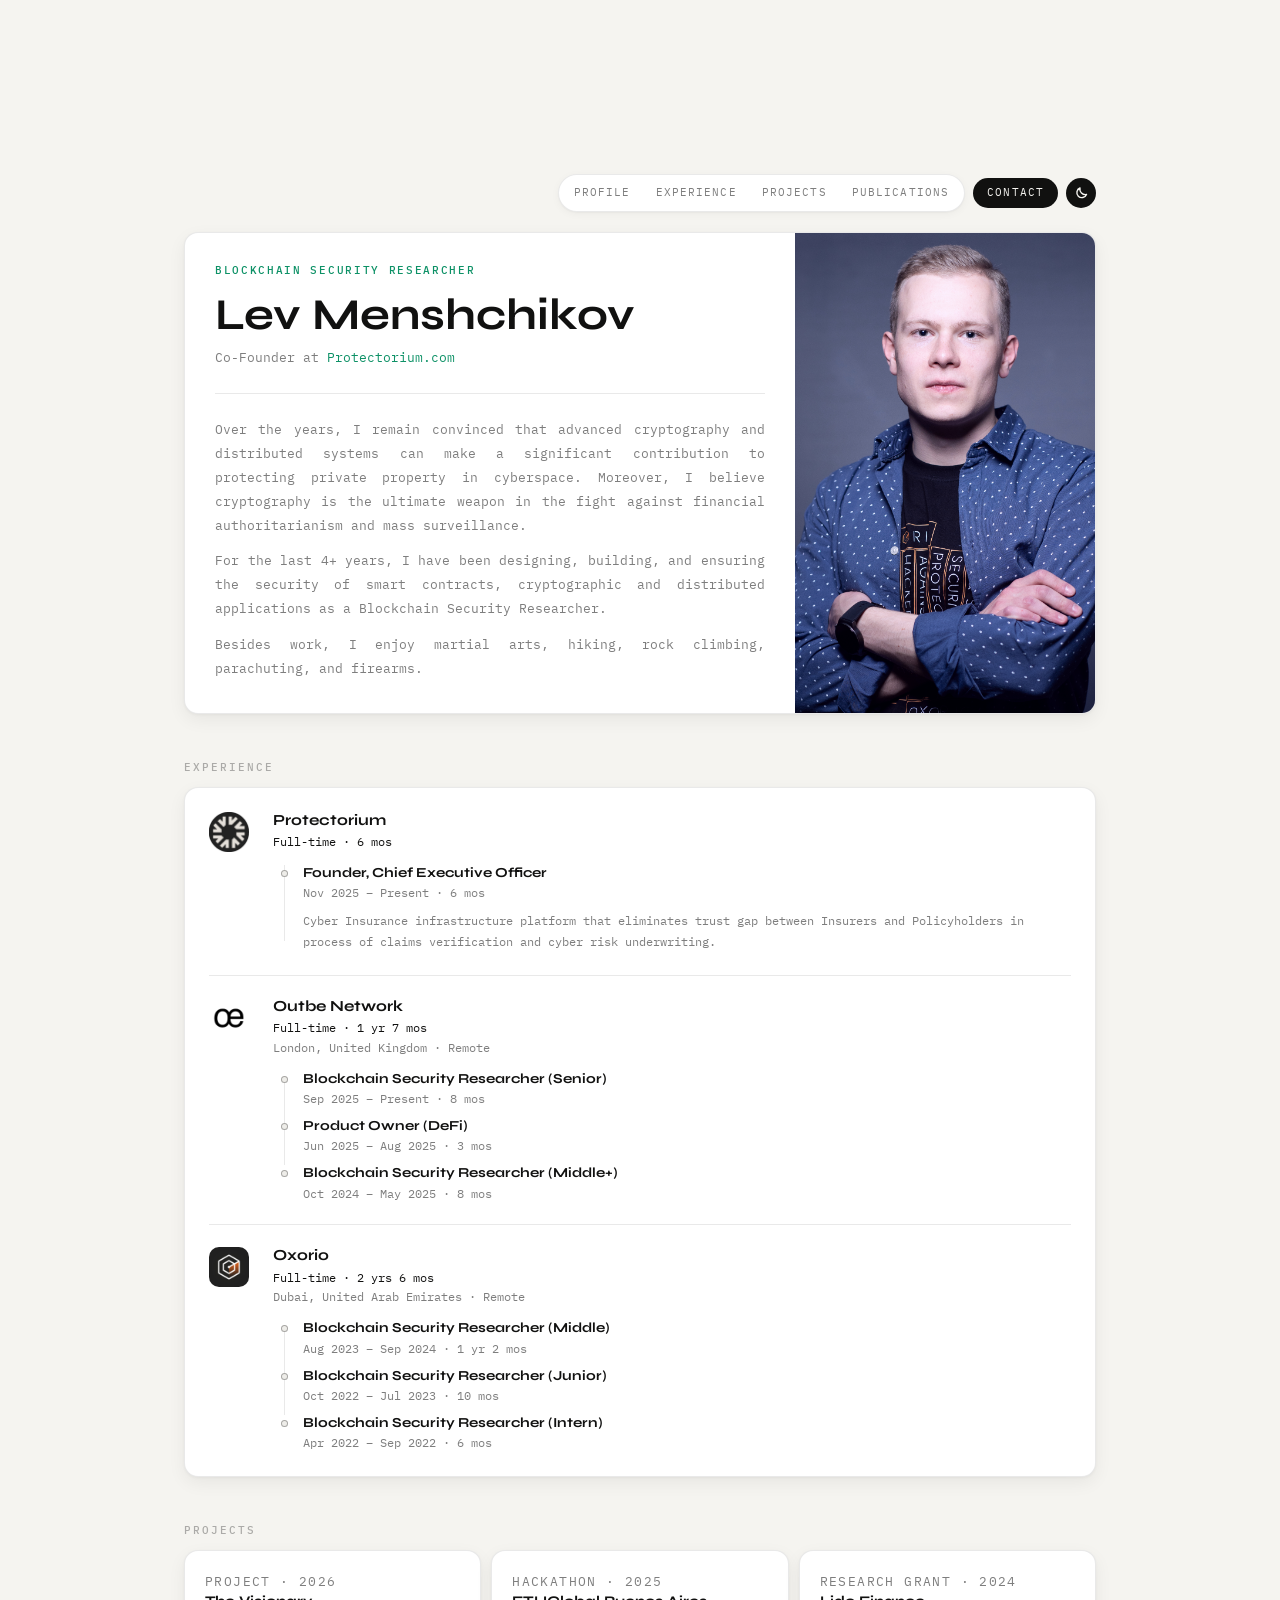
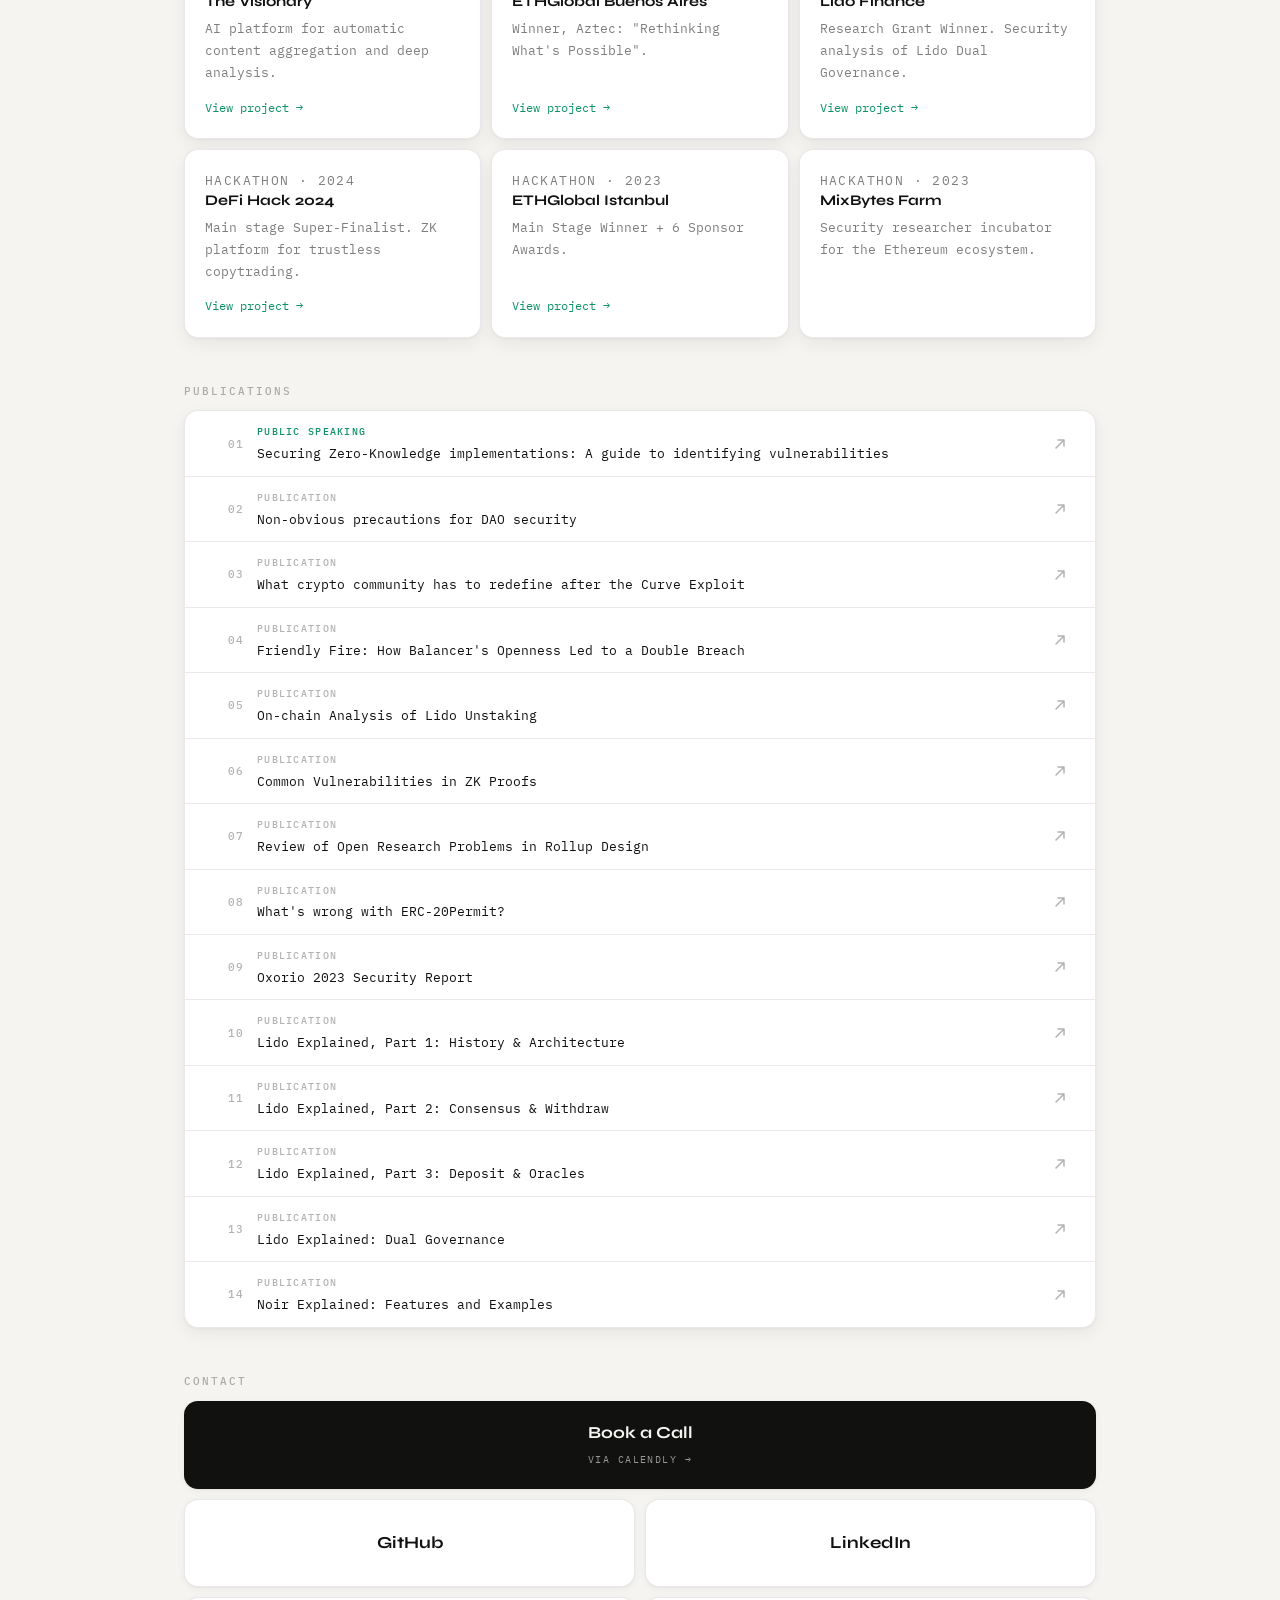
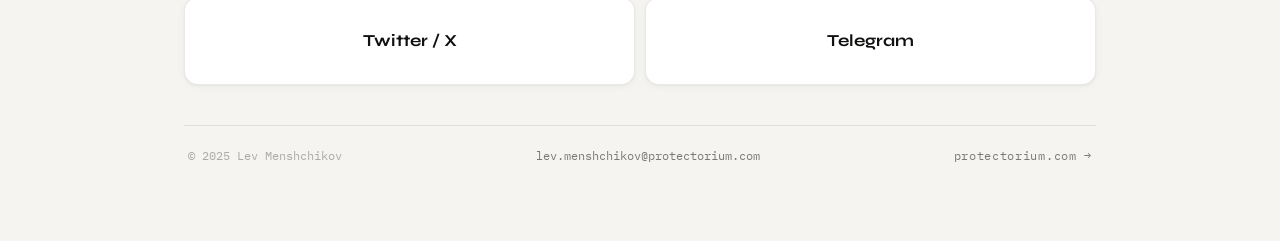
==== index.html @ 68035342 "Initial commit: personal site" ====
<!DOCTYPE html>
<html lang="en">
  <head>
    <meta charset="UTF-8" />
    <meta name="viewport" content="width=device-width, initial-scale=1.0" />
    <title>Lev Menshchikov</title>
    <meta name="description" content="Lev Menshchikov — Blockchain Security Researcher and Co-Founder at Protectorium.com." />
    <meta name="theme-color" content="#111110" />
    <meta property="og:title" content="Lev Menshchikov" />
    <meta property="og:description" content="Blockchain Security Researcher and Co-Founder at Protectorium.com." />
    <meta property="og:type" content="website" />
    <meta property="og:image" content="/social-card.svg" />
    <meta property="og:url" content="https://levmenshchikov.protectorium.com/" />
    <link rel="canonical" href="https://levmenshchikov.protectorium.com/" />
    <link rel="icon" href="/images/protectorium-logo.png" type="image/png" />
    <link rel="apple-touch-icon" href="/images/protectorium-logo.png" />
    <link rel="stylesheet" href="/styles.css" />
    <script>
      (function () {
        var t = localStorage.getItem("theme");
        if (t) document.documentElement.setAttribute("data-theme", t);
        else if (window.matchMedia("(prefers-color-scheme: dark)").matches)
          document.documentElement.setAttribute("data-theme", "dark");
      })();
    </script>
  </head>
  <body>
    <svg hidden aria-hidden="true">
      <symbol id="icon-arrow" viewBox="0 0 14 14" fill="none">
        <path d="M3 11L11 3M11 3H5M11 3v6" stroke="currentColor" stroke-width="1.5" stroke-linecap="round" stroke-linejoin="round"/>
      </symbol>
    </svg>

    <div class="page-shell">
      <header class="site-header">
        <nav class="site-nav" aria-label="Primary">
          <div class="site-nav-links">
            <a class="nav-link" href="#profile">Profile</a>
            <a class="nav-link" href="#experience">Experience</a>
            <a class="nav-link" href="#projects">Projects</a>
            <a class="nav-link" href="#publications">Publications</a>
          </div>
          <a class="nav-cta" href="#contact">Contact</a>
          <button class="theme-btn" id="theme-toggle" aria-label="Toggle colour theme">
            <svg class="icon-sun" width="15" height="15" viewBox="0 0 15 15" fill="none" aria-hidden="true">
              <circle cx="7.5" cy="7.5" r="2.6" stroke="currentColor" stroke-width="1.4"/>
              <path d="M7.5 1.5v1.2M7.5 12.3v1.2M1.5 7.5h1.2M12.3 7.5h1.2M3.4 3.4l.85.85M10.75 10.75l.85.85M3.4 11.6l.85-.85M10.75 4.25l.85-.85" stroke="currentColor" stroke-width="1.4" stroke-linecap="round"/>
            </svg>
            <svg class="icon-moon" width="15" height="15" viewBox="0 0 15 15" fill="none" aria-hidden="true">
              <path d="M12.5 9.5A5.5 5.5 0 0 1 6 3a5 5 0 1 0 6.5 6.5z" stroke="currentColor" stroke-width="1.4" stroke-linecap="round" stroke-linejoin="round"/>
            </svg>
          </button>
        </nav>
      </header>

      <main>
        <!-- ── Profile ──────────────────────────── -->
        <section id="profile" class="section section--hero">
          <div class="hero">
            <div class="hero-panel">
              <p class="eyebrow">Blockchain Security Researcher</p>
              <h1>Lev Menshchikov</h1>
              <p class="hero-tagline">
                Co-Founder at
                <a href="https://www.protectorium.com" target="_blank" rel="noreferrer">Protectorium.com</a>
              </p>
              <div class="hero-bio">
                <p>
                  Over the years, I remain convinced that advanced cryptography
                  and distributed systems can make a significant contribution to
                  protecting private property in cyberspace. Moreover, I believe
                  cryptography is the ultimate weapon in the fight against
                  financial authoritarianism and mass surveillance.
                </p>
                <p>
                  For the last 4+ years, I have been designing, building, and
                  ensuring the security of smart contracts, cryptographic and
                  distributed applications as a Blockchain Security Researcher.
                </p>
                <p>
                  Besides work, I enjoy martial arts, hiking, rock climbing,
                  parachuting, and firearms.
                </p>
              </div>
            </div>

            <aside class="photo-panel" aria-hidden="true">
              <img
                class="profile-photo"
                src="/images/Lev.jpg"
                alt="Portrait of Lev Menshchikov"
                width="2558"
                height="3275"
              />
            </aside>
          </div>
        </section>

        <!-- ── Experience ───────────────────────── -->
        <section id="experience" class="section">
          <h2 class="section-title">Experience</h2>

          <div class="card">
            <article class="company-block">
              <div class="company-logo company-logo--protectorium">
                <img src="/images/protectorium-logo.png" alt="Protectorium" width="40" height="40" />
              </div>
              <div class="company-body">
                <h3>Protectorium</h3>
                <p class="company-meta">Full-time · 6 mos</p>
                <div class="role-timeline">
                  <article class="role-item">
                    <div class="role-rail" aria-hidden="true"><span class="role-dot"></span></div>
                    <div class="role-body">
                      <h4>Founder, Chief Executive Officer</h4>
                      <p>Nov 2025 – Present · 6 mos</p>
                      <p class="role-desc">Cyber Insurance infrastructure platform that eliminates trust gap between Insurers and Policyholders in process of claims verification and cyber risk underwriting.</p>
                    </div>
                  </article>
                </div>
              </div>
            </article>

            <article class="company-block">
              <div class="company-logo">
                <img src="/images/outbe.png" alt="Outbe Network" width="40" height="40" />
              </div>
              <div class="company-body">
                <h3>Outbe Network</h3>
                <p class="company-meta">Full-time · 1 yr 7 mos</p>
                <p class="company-date">London, United Kingdom · Remote</p>
                <div class="role-timeline role-timeline--multi">
                  <article class="role-item">
                    <div class="role-rail" aria-hidden="true"><span class="role-dot"></span></div>
                    <div class="role-body">
                      <h4>Blockchain Security Researcher (Senior)</h4>
                      <p>Sep 2025 – Present · 8 mos</p>
                    </div>
                  </article>
                  <article class="role-item">
                    <div class="role-rail" aria-hidden="true"><span class="role-dot"></span></div>
                    <div class="role-body">
                      <h4>Product Owner (DeFi)</h4>
                      <p>Jun 2025 – Aug 2025 · 3 mos</p>
                    </div>
                  </article>
                  <article class="role-item">
                    <div class="role-rail" aria-hidden="true"><span class="role-dot"></span></div>
                    <div class="role-body">
                      <h4>Blockchain Security Researcher (Middle+)</h4>
                      <p>Oct 2024 – May 2025 · 8 mos</p>
                    </div>
                  </article>
                </div>
              </div>
            </article>

            <article class="company-block">
              <div class="company-logo">
                <img src="/images/oxorio.jpeg" alt="Oxorio" width="40" height="40" />
              </div>
              <div class="company-body">
                <h3>Oxorio</h3>
                <p class="company-meta">Full-time · 2 yrs 6 mos</p>
                <p class="company-date">Dubai, United Arab Emirates · Remote</p>
                <div class="role-timeline role-timeline--multi">
                  <article class="role-item">
                    <div class="role-rail" aria-hidden="true"><span class="role-dot"></span></div>
                    <div class="role-body">
                      <h4>Blockchain Security Researcher (Middle)</h4>
                      <p>Aug 2023 – Sep 2024 · 1 yr 2 mos</p>
                    </div>
                  </article>
                  <article class="role-item">
                    <div class="role-rail" aria-hidden="true"><span class="role-dot"></span></div>
                    <div class="role-body">
                      <h4>Blockchain Security Researcher (Junior)</h4>
                      <p>Oct 2022 – Jul 2023 · 10 mos</p>
                    </div>
                  </article>
                  <article class="role-item">
                    <div class="role-rail" aria-hidden="true"><span class="role-dot"></span></div>
                    <div class="role-body">
                      <h4>Blockchain Security Researcher (Intern)</h4>
                      <p>Apr 2022 – Sep 2022 · 6 mos</p>
                    </div>
                  </article>
                </div>
              </div>
            </article>
          </div>
        </section>

        <!-- ── Projects ──────────────────────────── -->
        <section id="projects" class="section">
          <h2 class="section-title">Projects</h2>

          <div class="post-grid">
            <article class="post-card">
              <p class="post-meta">Project · 2026</p>
              <h3>The Visionary</h3>
              <p>AI platform for automatic content aggregation and deep analysis.</p>
              <a class="text-link" href="https://github.com/Nurnberg-Meistersinger/lev_visionary" target="_blank" rel="noreferrer">View project →</a>
            </article>
            <article class="post-card">
              <p class="post-meta">Hackathon · 2025</p>
              <h3>ETHGlobal Buenos Aires</h3>
              <p>Winner, Aztec: "Rethinking What's Possible".</p>
              <a class="text-link" href="https://ethglobal.com/showcase/prtct-p8roy" target="_blank" rel="noreferrer">View project →</a>
            </article>
            <article class="post-card">
              <p class="post-meta">Research Grant · 2024</p>
              <h3>Lido Finance</h3>
              <p>Research Grant Winner. Security analysis of Lido Dual Governance.</p>
              <a class="text-link" href="https://x.com/kadmil_eth/status/1790304862032294097" target="_blank" rel="noreferrer">View project →</a>
            </article>
            <article class="post-card">
              <p class="post-meta">Hackathon · 2024</p>
              <h3>DeFi Hack 2024</h3>
              <p>Main stage Super-Finalist. ZK platform for trustless copytrading.</p>
              <a class="text-link" href="https://vkvideo.ru/video-25232578_456326658?t=6h17m24s&amp;list=ln-ARfJ6HAuxrVaMAzBdO" target="_blank" rel="noreferrer">View project →</a>
            </article>
            <article class="post-card">
              <p class="post-meta">Hackathon · 2023</p>
              <h3>ETHGlobal Istanbul</h3>
              <p>Main Stage Winner + 6 Sponsor Awards.</p>
              <a class="text-link" href="https://ethglobal.com/showcase/zkvote-cc-rsvkt" target="_blank" rel="noreferrer">View project →</a>
            </article>
            <article class="post-card">
              <p class="post-meta">Hackathon · 2023</p>
              <h3>MixBytes Farm</h3>
              <p>Security researcher incubator for the Ethereum ecosystem.</p>
            </article>
          </div>
        </section>

        <!-- ── Publications ─────────────────────── -->
        <section id="publications" class="section">
          <h2 class="section-title">Publications</h2>

          <div class="card pub-list">
            <a class="pub-item" href="https://www.youtube.com/live/b7lU7yyHK6Q?si=UyfOKGxI1C5WWlOh&t=9626" target="_blank" rel="noreferrer">
              <span class="pub-num">01</span>
              <div class="pub-content">
                <span class="pub-type pub-type--talk">Public Speaking</span>
                <span class="pub-title">Securing Zero-Knowledge implementations: A guide to identifying vulnerabilities</span>
              </div>
              <svg class="pub-arrow" width="14" height="14" aria-hidden="true"><use href="#icon-arrow"/></svg>
            </a>
            <a class="pub-item" href="https://oxor.io/blog/tornado-hack-analysis/" target="_blank" rel="noreferrer">
              <span class="pub-num">02</span>
              <div class="pub-content">
                <span class="pub-type">Publication</span>
                <span class="pub-title">Non-obvious precautions for DAO security</span>
              </div>
              <svg class="pub-arrow" width="14" height="14" aria-hidden="true"><use href="#icon-arrow"/></svg>
            </a>
            <a class="pub-item" href="https://oxor.io/blog/what-crypto-community-has-to-redefine-after-the-curve-exploit/" target="_blank" rel="noreferrer">
              <span class="pub-num">03</span>
              <div class="pub-content">
                <span class="pub-type">Publication</span>
                <span class="pub-title">What crypto community has to redefine after the Curve Exploit</span>
              </div>
              <svg class="pub-arrow" width="14" height="14" aria-hidden="true"><use href="#icon-arrow"/></svg>
            </a>
            <a class="pub-item" href="https://oxor.io/blog/friendly-fire-how-balancers-openness-led-to-a-double-breach/" target="_blank" rel="noreferrer">
              <span class="pub-num">04</span>
              <div class="pub-content">
                <span class="pub-type">Publication</span>
                <span class="pub-title">Friendly Fire: How Balancer's Openness Led to a Double Breach</span>
              </div>
              <svg class="pub-arrow" width="14" height="14" aria-hidden="true"><use href="#icon-arrow"/></svg>
            </a>
            <a class="pub-item" href="https://oxor.io/blog/on-chain-analysis-of-lido-unstaking/" target="_blank" rel="noreferrer">
              <span class="pub-num">05</span>
              <div class="pub-content">
                <span class="pub-type">Publication</span>
                <span class="pub-title">On-chain Analysis of Lido Unstaking</span>
              </div>
              <svg class="pub-arrow" width="14" height="14" aria-hidden="true"><use href="#icon-arrow"/></svg>
            </a>
            <a class="pub-item" href="https://oxor.io/blog/common-vulnerabilities-in-zk-proof/" target="_blank" rel="noreferrer">
              <span class="pub-num">06</span>
              <div class="pub-content">
                <span class="pub-type">Publication</span>
                <span class="pub-title">Common Vulnerabilities in ZK Proofs</span>
              </div>
              <svg class="pub-arrow" width="14" height="14" aria-hidden="true"><use href="#icon-arrow"/></svg>
            </a>
            <a class="pub-item" href="https://oxor.io/blog/review-of-open-research-problems-in-rollup-design/" target="_blank" rel="noreferrer">
              <span class="pub-num">07</span>
              <div class="pub-content">
                <span class="pub-type">Publication</span>
                <span class="pub-title">Review of Open Research Problems in Rollup Design</span>
              </div>
              <svg class="pub-arrow" width="14" height="14" aria-hidden="true"><use href="#icon-arrow"/></svg>
            </a>
            <a class="pub-item" href="https://oxor.io/blog/2023-12-13-whats-wrong-with-erc20permit/" target="_blank" rel="noreferrer">
              <span class="pub-num">08</span>
              <div class="pub-content">
                <span class="pub-type">Publication</span>
                <span class="pub-title">What's wrong with ERC-20Permit?</span>
              </div>
              <svg class="pub-arrow" width="14" height="14" aria-hidden="true"><use href="#icon-arrow"/></svg>
            </a>
            <a class="pub-item" href="https://oxor.io/blog/2024-01-24-oxorio-2023-security-report/" target="_blank" rel="noreferrer">
              <span class="pub-num">09</span>
              <div class="pub-content">
                <span class="pub-type">Publication</span>
                <span class="pub-title">Oxorio 2023 Security Report</span>
              </div>
              <svg class="pub-arrow" width="14" height="14" aria-hidden="true"><use href="#icon-arrow"/></svg>
            </a>
            <a class="pub-item" href="https://oxor.io/blog/2024-02-01-lido-decoded-a-deep-dive-into-ethereums-liquid-staking-solution/" target="_blank" rel="noreferrer">
              <span class="pub-num">10</span>
              <div class="pub-content">
                <span class="pub-type">Publication</span>
                <span class="pub-title">Lido Explained, Part 1: History &amp; Architecture</span>
              </div>
              <svg class="pub-arrow" width="14" height="14" aria-hidden="true"><use href="#icon-arrow"/></svg>
            </a>
            <a class="pub-item" href="https://oxor.io/blog/2024-02-22-lido-explained-part-2-consensus-withdraw/" target="_blank" rel="noreferrer">
              <span class="pub-num">11</span>
              <div class="pub-content">
                <span class="pub-type">Publication</span>
                <span class="pub-title">Lido Explained, Part 2: Consensus &amp; Withdraw</span>
              </div>
              <svg class="pub-arrow" width="14" height="14" aria-hidden="true"><use href="#icon-arrow"/></svg>
            </a>
            <a class="pub-item" href="https://oxor.io/blog/2024-05-24-lido-explained-deposit-oracles/" target="_blank" rel="noreferrer">
              <span class="pub-num">12</span>
              <div class="pub-content">
                <span class="pub-type">Publication</span>
                <span class="pub-title">Lido Explained, Part 3: Deposit &amp; Oracles</span>
              </div>
              <svg class="pub-arrow" width="14" height="14" aria-hidden="true"><use href="#icon-arrow"/></svg>
            </a>
            <a class="pub-item" href="https://oxor.io/blog/2024-06-17-lido-explained-dual-governance/" target="_blank" rel="noreferrer">
              <span class="pub-num">13</span>
              <div class="pub-content">
                <span class="pub-type">Publication</span>
                <span class="pub-title">Lido Explained: Dual Governance</span>
              </div>
              <svg class="pub-arrow" width="14" height="14" aria-hidden="true"><use href="#icon-arrow"/></svg>
            </a>
            <a class="pub-item" href="https://oxor.io/blog/2024-06-18-noir-explained-features-and-examples/" target="_blank" rel="noreferrer">
              <span class="pub-num">14</span>
              <div class="pub-content">
                <span class="pub-type">Publication</span>
                <span class="pub-title">Noir Explained: Features and Examples</span>
              </div>
              <svg class="pub-arrow" width="14" height="14" aria-hidden="true"><use href="#icon-arrow"/></svg>
            </a>
          </div>
        </section>

        <!-- ── Contact ───────────────────────────── -->
        <section id="contact" class="section">
          <h2 class="section-title">Contact</h2>

          <div class="contact-grid">
            <a class="contact-card contact-card--primary" href="#" target="_blank" rel="noreferrer">
              <strong>Book a Call</strong>
              <span class="contact-label">via Calendly →</span>
            </a>
            <a class="contact-card" href="https://github.com/Nurnberg-Meistersinger" target="_blank" rel="noreferrer">
              <strong>GitHub</strong>
            </a>
            <a class="contact-card" href="https://www.linkedin.com/in/hilaymanai/" target="_blank" rel="noreferrer">
              <strong>LinkedIn</strong>
            </a>
            <a class="contact-card" href="https://x.com/Hilaymanai" target="_blank" rel="noreferrer">
              <strong>Twitter / X</strong>
            </a>
            <a class="contact-card" href="https://t.me/MDDVM" target="_blank" rel="noreferrer">
              <strong>Telegram</strong>
            </a>
          </div>
        </section>
      </main>

      <footer class="site-footer">
        <span class="footer-copy">© 2025 Lev Menshchikov</span>
        <a class="footer-email" href="mailto:lev.menshchikov@protectorium.com">lev.menshchikov@protectorium.com</a>
        <a class="footer-link" href="https://www.protectorium.com/" target="_blank" rel="noreferrer">protectorium.com →</a>
      </footer>
    </div>

    <script>
      (function () {
        var btn = document.getElementById("theme-toggle");
        var html = document.documentElement;
        btn.addEventListener("click", function () {
          var dark = html.getAttribute("data-theme") === "dark";
          html.setAttribute("data-theme", dark ? "light" : "dark");
          localStorage.setItem("theme", dark ? "light" : "dark");
        });
      })();
    </script>
  </body>
</html>
---- styles.css ----
@import url("https://fonts.googleapis.com/css2?family=IBM+Plex+Mono:wght@400;500&family=Syne:wght@500;700&display=swap");

/* ── Tokens ──────────────────────────────────────── */
:root {
  --bg:               #f5f4f0;
  --surface:          #ffffff;
  --surface2:         #eeede9;
  --ink:              #111110;
  --ink2:             rgba(17, 17, 16, 0.54);
  --ink3:             rgba(17, 17, 16, 0.32);
  --line:             rgba(17, 17, 16, 0.09);
  --accent:           #0d9166;
  --sh-sm:            0 1px 2px rgba(0,0,0,0.04), 0 2px 8px rgba(0,0,0,0.04);
  --sh:               0 1px 3px rgba(0,0,0,0.04), 0 6px 18px rgba(0,0,0,0.06);
  --r:                14px;
  --r-sm:             10px;
  --max-w:            960px;
  --label-on-primary: rgba(245, 244, 240, 0.6);
  color-scheme: light;
}

[data-theme="dark"] {
  --bg:               #0d0d0c;
  --surface:          #181817;
  --surface2:         #222220;
  --ink:              #f0ede7;
  --ink2:             rgba(240, 237, 231, 0.54);
  --ink3:             rgba(240, 237, 231, 0.3);
  --line:             rgba(255, 255, 255, 0.08);
  --accent:           #1ed87a;
  --sh-sm:            0 1px 2px rgba(0,0,0,0.3), 0 2px 8px rgba(0,0,0,0.2);
  --sh:               0 1px 3px rgba(0,0,0,0.3), 0 6px 18px rgba(0,0,0,0.25);
  --label-on-primary: rgba(13, 13, 12, 0.55);
  color-scheme: dark;
}

/* ── Reset ───────────────────────────────────────── */
*, *::before, *::after { box-sizing: border-box; }

html { scroll-behavior: smooth; }

body {
  margin: 0;
  background: var(--bg);
  color: var(--ink);
  font-family: "IBM Plex Mono", monospace;
  font-size: 14px;
  line-height: 1.7;
  -webkit-font-smoothing: antialiased;
  transition: background 0.18s, color 0.18s;
}

@media (prefers-reduced-motion: reduce) {
  body { transition: none; }
}

a { color: inherit; text-decoration: none; }

img { display: block; }

/* ── Layout ──────────────────────────────────────── */
.page-shell {
  max-width: var(--max-w);
  margin: 0 auto;
  padding: 16px 24px 56px;
}

.page-shell--narrow { max-width: 720px; }

/* ── Header ──────────────────────────────────────── */
.site-header {
  position: sticky;
  top: 12px;
  z-index: 40;
  margin-bottom: 20px;
  display: flex;
  justify-content: flex-end;
}

.site-nav {
  display: flex;
  align-items: center;
  gap: 8px;
}

.site-nav-links {
  display: flex;
  align-items: center;
  gap: 3px;
  padding: 4px;
  background: var(--surface);
  border: 1px solid var(--line);
  border-radius: 999px;
  box-shadow: var(--sh-sm);
}

.nav-link {
  display: inline-flex;
  align-items: center;
  height: 28px;
  padding: 0 11px;
  font-size: 0.7rem;
  letter-spacing: 0.1em;
  text-transform: uppercase;
  color: var(--ink2);
  border-radius: 999px;
  transition: color 0.14s, background 0.14s;
}

.nav-link:hover {
  color: var(--ink);
  background: var(--surface2);
}

.nav-cta {
  display: inline-flex;
  align-items: center;
  height: 30px;
  padding: 0 14px;
  font-size: 0.7rem;
  letter-spacing: 0.1em;
  text-transform: uppercase;
  background: var(--ink);
  color: var(--bg);
  border-radius: 999px;
  transition: opacity 0.14s;
}

.nav-cta:hover { opacity: 0.8; }

.theme-btn {
  display: inline-flex;
  align-items: center;
  justify-content: center;
  width: 30px;
  height: 30px;
  background: var(--ink);
  border: 1px solid transparent;
  border-radius: 999px;
  color: var(--bg);
  cursor: pointer;
  transition: background 0.18s, color 0.18s, opacity 0.14s;
  padding: 0;
}

.theme-btn:hover { opacity: 0.8; }

.icon-sun  { display: none; }
.icon-moon { display: block; }
[data-theme="dark"] .icon-sun  { display: block; }
[data-theme="dark"] .icon-moon { display: none; }

/* ── Typography ──────────────────────────────────── */
h1, h2, h3, h4 {
  margin: 0;
  font-family: "Syne", sans-serif;
  font-weight: 700;
  line-height: 1.06;
}

h1 { font-size: clamp(2rem, 3.6vw, 2.75rem); }
h3 { font-size: clamp(0.94rem, 1.2vw, 1.02rem); }
h4 { font-size: 0.86rem; line-height: 1.2; }

.eyebrow {
  margin: 0 0 12px;
  font-size: 0.7rem;
  letter-spacing: 0.15em;
  text-transform: uppercase;
  color: var(--accent);
  font-family: "IBM Plex Mono", monospace;
  font-weight: 500;
}

/* ── Card surface — shared by all content panels ─── */
.card,
.hero,
.blog-hero,
.article-shell,
.post-card {
  background: var(--surface);
  border: 1px solid var(--line);
  border-radius: var(--r);
  box-shadow: var(--sh);
}

.card          { padding: 24px; }
.hero-panel    { padding: 28px 30px 32px; }
.blog-hero     { padding: 24px; margin-top: 8px; }
.article-shell { padding: 28px; }
.post-card     { padding: 20px; display: flex; flex-direction: column; }

/* ── Sections ────────────────────────────────────── */
.section {
  margin-top: 48px;
  scroll-margin-top: 76px;
}

.section--hero { margin-top: 0; }

.section-title {
  margin-bottom: 14px;
  font-size: 0.68rem;
  letter-spacing: 0.18em;
  text-transform: uppercase;
  color: var(--ink3);
  font-family: "IBM Plex Mono", monospace;
  font-weight: 500;
  line-height: 1;
}

.section-head { margin-bottom: 16px; }

.section-sub {
  margin: 4px 0 0;
  font-size: 0.8rem;
  color: var(--ink2);
  line-height: 1.7;
}

/* ── Hero ────────────────────────────────────────── */
.hero {
  display: grid;
  grid-template-columns: 1fr 300px;
  gap: 0;
  align-items: stretch;
  overflow: hidden;
}

.hero-tagline {
  margin: 10px 0 0;
  font-size: 0.8rem;
  color: var(--ink2);
  line-height: 1.6;
}

.hero-tagline a { color: var(--accent); }

.photo-panel {
  overflow: hidden;
}

.profile-photo {
  width: 100%;
  height: 100%;
  object-fit: cover;
  object-position: center 8%;
  display: block;
}

.hero-bio {
  display: grid;
  gap: 12px;
  margin-top: 24px;
  padding-top: 24px;
  border-top: 1px solid var(--line);
}

.hero-bio p {
  margin: 0;
  font-size: 0.83rem;
  color: var(--ink2);
  line-height: 1.8;
  text-align: justify;
}

/* ── Experience ──────────────────────────────────── */
.company-block {
  display: grid;
  grid-template-columns: 48px 1fr;
  gap: 16px;
  padding: 22px 0;
  border-top: 1px solid var(--line);
}

.company-block:first-child { border-top: none; padding-top: 0; }
.company-block:last-child  { padding-bottom: 0; }

.company-logo {
  width: 40px;
  height: 40px;
  border-radius: var(--r-sm);
  overflow: hidden;
  flex-shrink: 0;
}

.company-logo img {
  width: 100%;
  height: 100%;
  object-fit: cover;
}

.company-logo--text {
  display: flex;
  align-items: center;
  justify-content: center;
  background: var(--surface2);
  border: 1px solid var(--line);
  font-family: "Syne", sans-serif;
  font-size: 0.7rem;
  font-weight: 700;
  letter-spacing: 0.04em;
  color: var(--ink2);
}

.company-logo--icon {
  display: flex;
  align-items: center;
  justify-content: center;
  background: var(--surface2);
  border: 1px solid var(--line);
  color: var(--ink3);
}

.company-logo--dark {
  background: var(--ink);
  color: var(--bg);
  border-color: transparent;
}

.company-body { min-width: 0; }

.company-meta {
  margin: 4px 0 0;
  font-size: 0.78rem;
  color: var(--ink);
  line-height: 1.5;
}

.company-date {
  margin: 2px 0 0;
  font-size: 0.75rem;
  color: var(--ink2);
  line-height: 1.5;
}

.company-desc {
  margin: 10px 0 0;
  font-size: 0.79rem;
  color: var(--ink2);
  line-height: 1.72;
}

/* Role timeline */
.role-timeline {
  margin-top: 14px;
  display: grid;
}

.role-item {
  display: grid;
  grid-template-columns: 22px 1fr;
  gap: 8px;
}

.role-item:not(:last-child) { padding-bottom: 10px; }

.role-rail {
  position: relative;
  display: flex;
  justify-content: center;
}

.role-rail::before {
  content: "";
  position: absolute;
  top: 0;
  bottom: -10px;
  width: 1px;
  background: var(--line);
}

.role-item:last-child .role-rail::before { bottom: 12px; }

.role-timeline--multi .role-item:first-child .role-rail::before { top: 9px; }
.role-timeline--multi .role-item:last-child  .role-rail::before { display: none; }

.role-dot {
  position: relative;
  top: 5px;
  width: 7px;
  height: 7px;
  border-radius: 50%;
  background: var(--surface2);
  border: 1.5px solid var(--ink3);
  z-index: 1;
}

.role-body { min-width: 0; }

.role-body h4 { margin: 0; }

.role-body p {
  margin: 3px 0 0;
  font-size: 0.74rem;
  color: var(--ink2);
  line-height: 1.5;
}

.role-desc {
  margin-top: 8px !important;
  font-size: 0.78rem !important;
  line-height: 1.7 !important;
}

/* ── Publications ────────────────────────────────── */
.pub-list {
  padding: 0;
  overflow: hidden;
}

.pub-item {
  display: grid;
  grid-template-columns: 34px 1fr 18px;
  gap: 14px;
  align-items: center;
  padding: 13px 24px;
  border-top: 1px solid var(--line);
  transition: background 0.12s;
}

.pub-item:first-child { border-top: none; }

.pub-item:hover { background: var(--surface2); }

.pub-num {
  font-size: 0.67rem;
  color: var(--ink3);
  letter-spacing: 0.04em;
  font-weight: 500;
  text-align: right;
}

.pub-content {
  display: flex;
  flex-direction: column;
  gap: 3px;
  min-width: 0;
}

.pub-type {
  font-size: 0.62rem;
  letter-spacing: 0.13em;
  text-transform: uppercase;
  color: var(--ink3);
  font-weight: 500;
}

.pub-type--talk { color: var(--accent); }

.pub-title {
  font-size: 0.83rem;
  color: var(--ink);
  line-height: 1.4;
}

.pub-arrow {
  color: var(--ink3);
  flex-shrink: 0;
  transition: color 0.12s, transform 0.12s;
}

.pub-item:hover .pub-arrow {
  color: var(--accent);
  transform: translate(2px, -2px);
}

/* ── Projects / Blog grid ────────────────────────── */
.post-grid {
  display: grid;
  grid-template-columns: repeat(3, 1fr);
  gap: 10px;
}

.post-meta {
  margin: 0 0 8px;
  font-size: 0.66rem;
  letter-spacing: 0.11em;
  text-transform: uppercase;
  color: var(--ink3);
}

.post-card h3 {
  margin: 0 0 8px;
  font-size: 0.92rem;
  line-height: 1.2;
}

.post-card p {
  margin: 0;
  font-size: 0.79rem;
  color: var(--ink2);
  line-height: 1.72;
}

.post-card .text-link { margin-top: auto; padding-top: 14px; }

.text-link {
  display: inline-flex;
  margin-top: 14px;
  font-size: 0.74rem;
  color: var(--accent);
  transition: opacity 0.14s;
}

.text-link:hover { opacity: 0.72; }

/* ── Contact ─────────────────────────────────────── */
.contact-grid {
  display: grid;
  grid-template-columns: repeat(2, 1fr);
  gap: 10px;
}

/* contact-card uses --sh-sm (softer than .card's --sh) — intentional */
.contact-card {
  display: flex;
  flex-direction: column;
  gap: 6px;
  padding: 18px 20px;
  background: var(--surface);
  border: 1px solid var(--line);
  border-radius: var(--r);
  box-shadow: var(--sh-sm);
  min-height: 88px;
  justify-content: center;
  align-items: center;
  text-align: center;
  transition: transform 0.14s, box-shadow 0.14s;
}

.contact-card:hover {
  transform: translateY(-2px);
  box-shadow: var(--sh);
}

.contact-label {
  font-size: 0.65rem;
  letter-spacing: 0.14em;
  text-transform: uppercase;
  color: var(--ink3);
}

.contact-card strong {
  font-family: "Syne", sans-serif;
  font-size: 1.05rem;
  font-weight: 700;
  line-height: 1.5;
  color: var(--ink);
}

.contact-card--primary {
  grid-column: 1 / -1;
  background: var(--ink);
  border-color: transparent;
}

.contact-card--primary .contact-label { color: var(--label-on-primary); }
.contact-card--primary strong         { color: var(--bg); }

/* ── Footer ──────────────────────────────────────── */
.site-footer {
  display: flex;
  align-items: center;
  justify-content: space-between;
  gap: 16px;
  flex-wrap: wrap;
  margin-top: 40px;
  padding: 20px 4px;
  border-top: 1px solid var(--line);
}

.footer-copy {
  font-size: 0.72rem;
  color: var(--ink3);
}

.footer-email {
  font-size: 0.72rem;
  color: var(--ink2);
  transition: color 0.14s;
}

.footer-email:hover { color: var(--accent); }

.footer-link {
  font-size: 0.72rem;
  letter-spacing: 0.06em;
  color: var(--ink2);
  white-space: nowrap;
  transition: color 0.14s;
}

.footer-link:hover { color: var(--accent); }

/* ── Blog article pages ──────────────────────────── */
.blog-hero p {
  margin: 10px 0 0;
  font-size: 0.83rem;
  color: var(--ink2);
  max-width: 60ch;
  line-height: 1.78;
}

.article-meta {
  font-size: 0.68rem;
  letter-spacing: 0.1em;
  text-transform: uppercase;
  color: var(--ink3);
  margin-bottom: 12px;
}

.article-shell h1 { margin-top: 0; }

.article-body {
  display: grid;
  gap: 14px;
  margin-top: 22px;
  padding-top: 22px;
  border-top: 1px solid var(--line);
}

.article-body p {
  margin: 0;
  font-size: 0.83rem;
  color: var(--ink2);
  line-height: 1.8;
  max-width: 62ch;
}

.post-stack {
  display: grid;
  gap: 10px;
  margin-top: 16px;
}

/* ── Responsive ──────────────────────────────────── */
@media (max-width: 860px) {
  .hero { grid-template-columns: 1fr; }

  .photo-panel {
    order: -1;
    aspect-ratio: 16 / 7;
  }

  .profile-photo { object-position: center 18%; }

  .post-grid    { grid-template-columns: 1fr; }
  .contact-grid { grid-template-columns: 1fr; }
}

@media (max-width: 600px) {
  .page-shell { padding: 12px 16px 40px; }

  .site-nav-links { gap: 1px; }

  .nav-link {
    padding: 0 8px;
    font-size: 0.65rem;
  }

  .hero-panel { padding: 18px; }

  .card { padding: 16px; }

  .pub-item {
    grid-template-columns: 28px 1fr 16px;
    gap: 10px;
    padding: 12px 16px;
  }

  .company-block {
    grid-template-columns: 44px 1fr;
    gap: 12px;
  }

  .site-footer {
    flex-direction: column;
    align-items: flex-start;
    gap: 12px;
  }
}
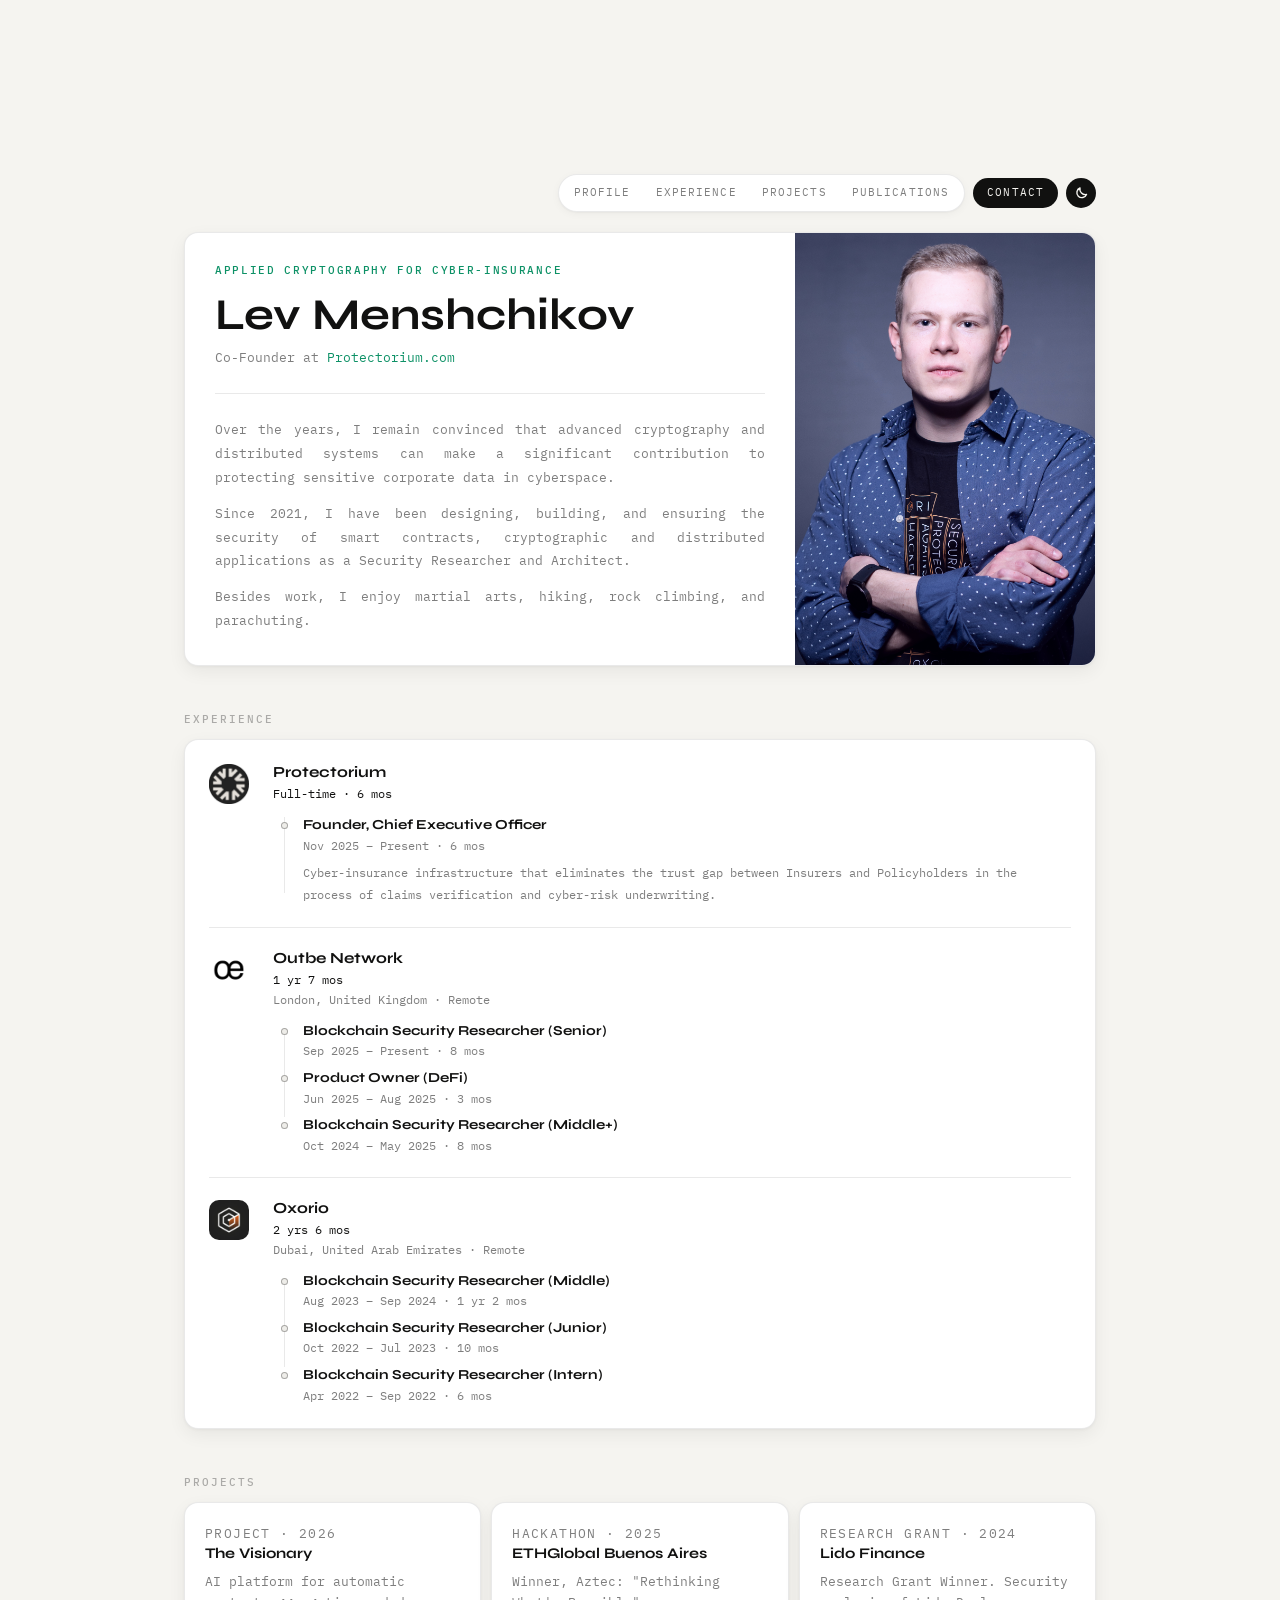
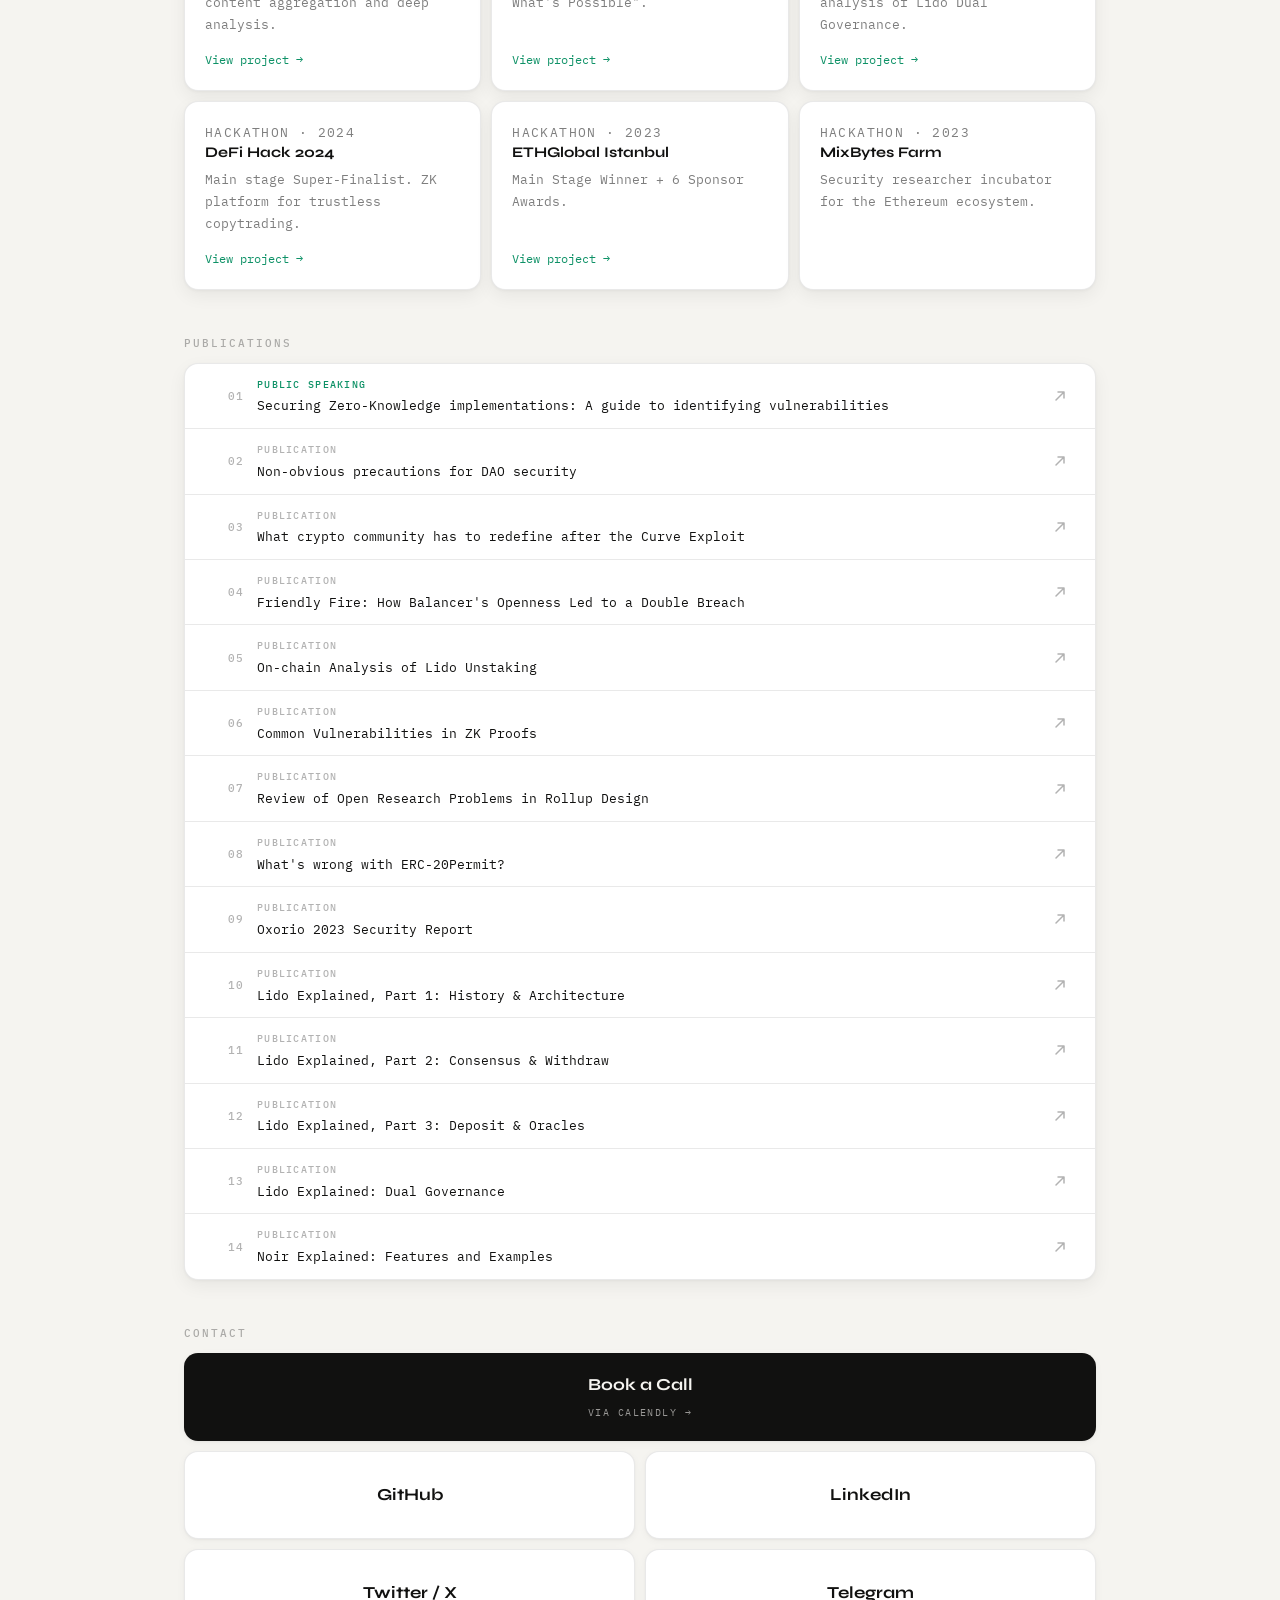
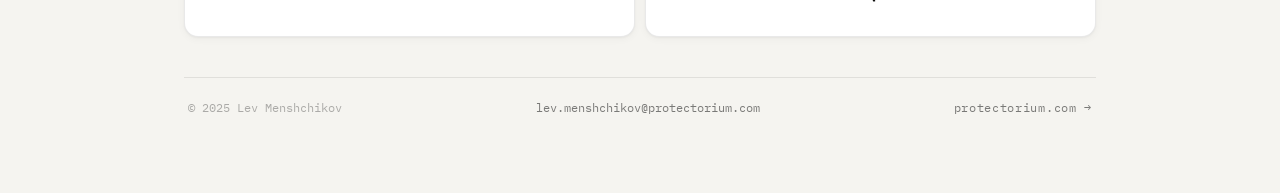
==== commit 252073f7: "YC changes" ====
--- a/index.html
+++ b/index.html
@@ -58,28 +58,26 @@
         <section id="profile" class="section section--hero">
           <div class="hero">
             <div class="hero-panel">
-              <p class="eyebrow">Blockchain Security Researcher</p>
+              <p class="eyebrow">Applied cryptography for cyber-insurance</p>
               <h1>Lev Menshchikov</h1>
               <p class="hero-tagline">
                 Co-Founder at
-                <a href="https://www.protectorium.com" target="_blank" rel="noreferrer">Protectorium.com</a>
+                <a href="https://www.protectorium.com" target="_blank" rel="noopener noreferrer">Protectorium.com</a>
               </p>
               <div class="hero-bio">
                 <p>
                   Over the years, I remain convinced that advanced cryptography
                   and distributed systems can make a significant contribution to
-                  protecting private property in cyberspace. Moreover, I believe
-                  cryptography is the ultimate weapon in the fight against
-                  financial authoritarianism and mass surveillance.
+                  protecting sensitive corporate data in cyberspace.
                 </p>
                 <p>
-                  For the last 4+ years, I have been designing, building, and
+                  Since 2021, I have been designing, building, and
                   ensuring the security of smart contracts, cryptographic and
-                  distributed applications as a Blockchain Security Researcher.
+                  distributed applications as a Security Researcher and Architect.
                 </p>
                 <p>
                   Besides work, I enjoy martial arts, hiking, rock climbing,
-                  parachuting, and firearms.
+                  and parachuting.
                 </p>
               </div>
             </div>
@@ -114,7 +112,7 @@
                     <div class="role-body">
                       <h4>Founder, Chief Executive Officer</h4>
                       <p>Nov 2025 – Present · 6 mos</p>
-                      <p class="role-desc">Cyber Insurance infrastructure platform that eliminates trust gap between Insurers and Policyholders in process of claims verification and cyber risk underwriting.</p>
+                      <p class="role-desc">Cyber-insurance infrastructure that eliminates the trust gap between Insurers and Policyholders in the process of claims verification and cyber-risk underwriting.</p>
                     </div>
                   </article>
                 </div>
@@ -127,7 +125,7 @@
               </div>
               <div class="company-body">
                 <h3>Outbe Network</h3>
-                <p class="company-meta">Full-time · 1 yr 7 mos</p>
+                <p class="company-meta">1 yr 7 mos</p>
                 <p class="company-date">London, United Kingdom · Remote</p>
                 <div class="role-timeline role-timeline--multi">
                   <article class="role-item">
@@ -161,7 +159,7 @@
               </div>
               <div class="company-body">
                 <h3>Oxorio</h3>
-                <p class="company-meta">Full-time · 2 yrs 6 mos</p>
+                <p class="company-meta">2 yrs 6 mos</p>
                 <p class="company-date">Dubai, United Arab Emirates · Remote</p>
                 <div class="role-timeline role-timeline--multi">
                   <article class="role-item">
@@ -200,31 +198,31 @@
               <p class="post-meta">Project · 2026</p>
               <h3>The Visionary</h3>
               <p>AI platform for automatic content aggregation and deep analysis.</p>
-              <a class="text-link" href="https://github.com/Nurnberg-Meistersinger/lev_visionary" target="_blank" rel="noreferrer">View project →</a>
+              <a class="text-link" href="https://github.com/Nurnberg-Meistersinger/lev_visionary" target="_blank" rel="noopener noreferrer">View project →</a>
             </article>
             <article class="post-card">
               <p class="post-meta">Hackathon · 2025</p>
               <h3>ETHGlobal Buenos Aires</h3>
               <p>Winner, Aztec: "Rethinking What's Possible".</p>
-              <a class="text-link" href="https://ethglobal.com/showcase/prtct-p8roy" target="_blank" rel="noreferrer">View project →</a>
+              <a class="text-link" href="https://ethglobal.com/showcase/prtct-p8roy" target="_blank" rel="noopener noreferrer">View project →</a>
             </article>
             <article class="post-card">
               <p class="post-meta">Research Grant · 2024</p>
               <h3>Lido Finance</h3>
               <p>Research Grant Winner. Security analysis of Lido Dual Governance.</p>
-              <a class="text-link" href="https://x.com/kadmil_eth/status/1790304862032294097" target="_blank" rel="noreferrer">View project →</a>
+              <a class="text-link" href="https://x.com/kadmil_eth/status/1790304862032294097" target="_blank" rel="noopener noreferrer">View project →</a>
             </article>
             <article class="post-card">
               <p class="post-meta">Hackathon · 2024</p>
               <h3>DeFi Hack 2024</h3>
               <p>Main stage Super-Finalist. ZK platform for trustless copytrading.</p>
-              <a class="text-link" href="https://vkvideo.ru/video-25232578_456326658?t=6h17m24s&amp;list=ln-ARfJ6HAuxrVaMAzBdO" target="_blank" rel="noreferrer">View project →</a>
+              <a class="text-link" href="https://vkvideo.ru/video-25232578_456326658?t=6h17m24s&amp;list=ln-ARfJ6HAuxrVaMAzBdO" target="_blank" rel="noopener noreferrer">View project →</a>
             </article>
             <article class="post-card">
               <p class="post-meta">Hackathon · 2023</p>
               <h3>ETHGlobal Istanbul</h3>
               <p>Main Stage Winner + 6 Sponsor Awards.</p>
-              <a class="text-link" href="https://ethglobal.com/showcase/zkvote-cc-rsvkt" target="_blank" rel="noreferrer">View project →</a>
+              <a class="text-link" href="https://ethglobal.com/showcase/zkvote-cc-rsvkt" target="_blank" rel="noopener noreferrer">View project →</a>
             </article>
             <article class="post-card">
               <p class="post-meta">Hackathon · 2023</p>
@@ -239,7 +237,7 @@
           <h2 class="section-title">Publications</h2>
 
           <div class="card pub-list">
-            <a class="pub-item" href="https://www.youtube.com/live/b7lU7yyHK6Q?si=UyfOKGxI1C5WWlOh&t=9626" target="_blank" rel="noreferrer">
+            <a class="pub-item" href="https://www.youtube.com/live/b7lU7yyHK6Q?si=UyfOKGxI1C5WWlOh&t=9626" target="_blank" rel="noopener noreferrer">
               <span class="pub-num">01</span>
               <div class="pub-content">
                 <span class="pub-type pub-type--talk">Public Speaking</span>
@@ -247,7 +245,7 @@
               </div>
               <svg class="pub-arrow" width="14" height="14" aria-hidden="true"><use href="#icon-arrow"/></svg>
             </a>
-            <a class="pub-item" href="https://oxor.io/blog/tornado-hack-analysis/" target="_blank" rel="noreferrer">
+            <a class="pub-item" href="https://oxor.io/blog/tornado-hack-analysis/" target="_blank" rel="noopener noreferrer">
               <span class="pub-num">02</span>
               <div class="pub-content">
                 <span class="pub-type">Publication</span>
@@ -255,7 +253,7 @@
               </div>
               <svg class="pub-arrow" width="14" height="14" aria-hidden="true"><use href="#icon-arrow"/></svg>
             </a>
-            <a class="pub-item" href="https://oxor.io/blog/what-crypto-community-has-to-redefine-after-the-curve-exploit/" target="_blank" rel="noreferrer">
+            <a class="pub-item" href="https://oxor.io/blog/what-crypto-community-has-to-redefine-after-the-curve-exploit/" target="_blank" rel="noopener noreferrer">
               <span class="pub-num">03</span>
               <div class="pub-content">
                 <span class="pub-type">Publication</span>
@@ -263,7 +261,7 @@
               </div>
               <svg class="pub-arrow" width="14" height="14" aria-hidden="true"><use href="#icon-arrow"/></svg>
             </a>
-            <a class="pub-item" href="https://oxor.io/blog/friendly-fire-how-balancers-openness-led-to-a-double-breach/" target="_blank" rel="noreferrer">
+            <a class="pub-item" href="https://oxor.io/blog/friendly-fire-how-balancers-openness-led-to-a-double-breach/" target="_blank" rel="noopener noreferrer">
               <span class="pub-num">04</span>
               <div class="pub-content">
                 <span class="pub-type">Publication</span>
@@ -271,7 +269,7 @@
               </div>
               <svg class="pub-arrow" width="14" height="14" aria-hidden="true"><use href="#icon-arrow"/></svg>
             </a>
-            <a class="pub-item" href="https://oxor.io/blog/on-chain-analysis-of-lido-unstaking/" target="_blank" rel="noreferrer">
+            <a class="pub-item" href="https://oxor.io/blog/on-chain-analysis-of-lido-unstaking/" target="_blank" rel="noopener noreferrer">
               <span class="pub-num">05</span>
               <div class="pub-content">
                 <span class="pub-type">Publication</span>
@@ -279,7 +277,7 @@
               </div>
               <svg class="pub-arrow" width="14" height="14" aria-hidden="true"><use href="#icon-arrow"/></svg>
             </a>
-            <a class="pub-item" href="https://oxor.io/blog/common-vulnerabilities-in-zk-proof/" target="_blank" rel="noreferrer">
+            <a class="pub-item" href="https://oxor.io/blog/common-vulnerabilities-in-zk-proof/" target="_blank" rel="noopener noreferrer">
               <span class="pub-num">06</span>
               <div class="pub-content">
                 <span class="pub-type">Publication</span>
@@ -287,7 +285,7 @@
               </div>
               <svg class="pub-arrow" width="14" height="14" aria-hidden="true"><use href="#icon-arrow"/></svg>
             </a>
-            <a class="pub-item" href="https://oxor.io/blog/review-of-open-research-problems-in-rollup-design/" target="_blank" rel="noreferrer">
+            <a class="pub-item" href="https://oxor.io/blog/review-of-open-research-problems-in-rollup-design/" target="_blank" rel="noopener noreferrer">
               <span class="pub-num">07</span>
               <div class="pub-content">
                 <span class="pub-type">Publication</span>
@@ -295,7 +293,7 @@
               </div>
               <svg class="pub-arrow" width="14" height="14" aria-hidden="true"><use href="#icon-arrow"/></svg>
             </a>
-            <a class="pub-item" href="https://oxor.io/blog/2023-12-13-whats-wrong-with-erc20permit/" target="_blank" rel="noreferrer">
+            <a class="pub-item" href="https://oxor.io/blog/2023-12-13-whats-wrong-with-erc20permit/" target="_blank" rel="noopener noreferrer">
               <span class="pub-num">08</span>
               <div class="pub-content">
                 <span class="pub-type">Publication</span>
@@ -303,7 +301,7 @@
               </div>
               <svg class="pub-arrow" width="14" height="14" aria-hidden="true"><use href="#icon-arrow"/></svg>
             </a>
-            <a class="pub-item" href="https://oxor.io/blog/2024-01-24-oxorio-2023-security-report/" target="_blank" rel="noreferrer">
+            <a class="pub-item" href="https://oxor.io/blog/2024-01-24-oxorio-2023-security-report/" target="_blank" rel="noopener noreferrer">
               <span class="pub-num">09</span>
               <div class="pub-content">
                 <span class="pub-type">Publication</span>
@@ -311,7 +309,7 @@
               </div>
               <svg class="pub-arrow" width="14" height="14" aria-hidden="true"><use href="#icon-arrow"/></svg>
             </a>
-            <a class="pub-item" href="https://oxor.io/blog/2024-02-01-lido-decoded-a-deep-dive-into-ethereums-liquid-staking-solution/" target="_blank" rel="noreferrer">
+            <a class="pub-item" href="https://oxor.io/blog/2024-02-01-lido-decoded-a-deep-dive-into-ethereums-liquid-staking-solution/" target="_blank" rel="noopener noreferrer">
               <span class="pub-num">10</span>
               <div class="pub-content">
                 <span class="pub-type">Publication</span>
@@ -319,7 +317,7 @@
               </div>
               <svg class="pub-arrow" width="14" height="14" aria-hidden="true"><use href="#icon-arrow"/></svg>
             </a>
-            <a class="pub-item" href="https://oxor.io/blog/2024-02-22-lido-explained-part-2-consensus-withdraw/" target="_blank" rel="noreferrer">
+            <a class="pub-item" href="https://oxor.io/blog/2024-02-22-lido-explained-part-2-consensus-withdraw/" target="_blank" rel="noopener noreferrer">
               <span class="pub-num">11</span>
               <div class="pub-content">
                 <span class="pub-type">Publication</span>
@@ -327,7 +325,7 @@
               </div>
               <svg class="pub-arrow" width="14" height="14" aria-hidden="true"><use href="#icon-arrow"/></svg>
             </a>
-            <a class="pub-item" href="https://oxor.io/blog/2024-05-24-lido-explained-deposit-oracles/" target="_blank" rel="noreferrer">
+            <a class="pub-item" href="https://oxor.io/blog/2024-05-24-lido-explained-deposit-oracles/" target="_blank" rel="noopener noreferrer">
               <span class="pub-num">12</span>
               <div class="pub-content">
                 <span class="pub-type">Publication</span>
@@ -335,7 +333,7 @@
               </div>
               <svg class="pub-arrow" width="14" height="14" aria-hidden="true"><use href="#icon-arrow"/></svg>
             </a>
-            <a class="pub-item" href="https://oxor.io/blog/2024-06-17-lido-explained-dual-governance/" target="_blank" rel="noreferrer">
+            <a class="pub-item" href="https://oxor.io/blog/2024-06-17-lido-explained-dual-governance/" target="_blank" rel="noopener noreferrer">
               <span class="pub-num">13</span>
               <div class="pub-content">
                 <span class="pub-type">Publication</span>
@@ -343,7 +341,7 @@
               </div>
               <svg class="pub-arrow" width="14" height="14" aria-hidden="true"><use href="#icon-arrow"/></svg>
             </a>
-            <a class="pub-item" href="https://oxor.io/blog/2024-06-18-noir-explained-features-and-examples/" target="_blank" rel="noreferrer">
+            <a class="pub-item" href="https://oxor.io/blog/2024-06-18-noir-explained-features-and-examples/" target="_blank" rel="noopener noreferrer">
               <span class="pub-num">14</span>
               <div class="pub-content">
                 <span class="pub-type">Publication</span>
@@ -359,20 +357,20 @@
           <h2 class="section-title">Contact</h2>
 
           <div class="contact-grid">
-            <a class="contact-card contact-card--primary" href="#" target="_blank" rel="noreferrer">
+            <a class="contact-card contact-card--primary" href="https://calendly.com/lev-protectorium/30min" target="_blank" rel="noopener noreferrer">
               <strong>Book a Call</strong>
               <span class="contact-label">via Calendly →</span>
             </a>
-            <a class="contact-card" href="https://github.com/Nurnberg-Meistersinger" target="_blank" rel="noreferrer">
+            <a class="contact-card" href="https://github.com/Nurnberg-Meistersinger" target="_blank" rel="noopener noreferrer">
               <strong>GitHub</strong>
             </a>
-            <a class="contact-card" href="https://www.linkedin.com/in/hilaymanai/" target="_blank" rel="noreferrer">
+            <a class="contact-card" href="https://www.linkedin.com/in/hilaymanai/" target="_blank" rel="noopener noreferrer">
               <strong>LinkedIn</strong>
             </a>
-            <a class="contact-card" href="https://x.com/Hilaymanai" target="_blank" rel="noreferrer">
+            <a class="contact-card" href="https://x.com/Hilaymanai" target="_blank" rel="noopener noreferrer">
               <strong>Twitter / X</strong>
             </a>
-            <a class="contact-card" href="https://t.me/MDDVM" target="_blank" rel="noreferrer">
+            <a class="contact-card" href="https://t.me/MDDVM" target="_blank" rel="noopener noreferrer">
               <strong>Telegram</strong>
             </a>
           </div>
@@ -382,7 +380,7 @@
       <footer class="site-footer">
         <span class="footer-copy">© 2025 Lev Menshchikov</span>
         <a class="footer-email" href="mailto:lev.menshchikov@protectorium.com">lev.menshchikov@protectorium.com</a>
-        <a class="footer-link" href="https://www.protectorium.com/" target="_blank" rel="noreferrer">protectorium.com →</a>
+        <a class="footer-link" href="https://www.protectorium.com/" target="_blank" rel="noopener noreferrer">protectorium.com →</a>
       </footer>
     </div>
 
